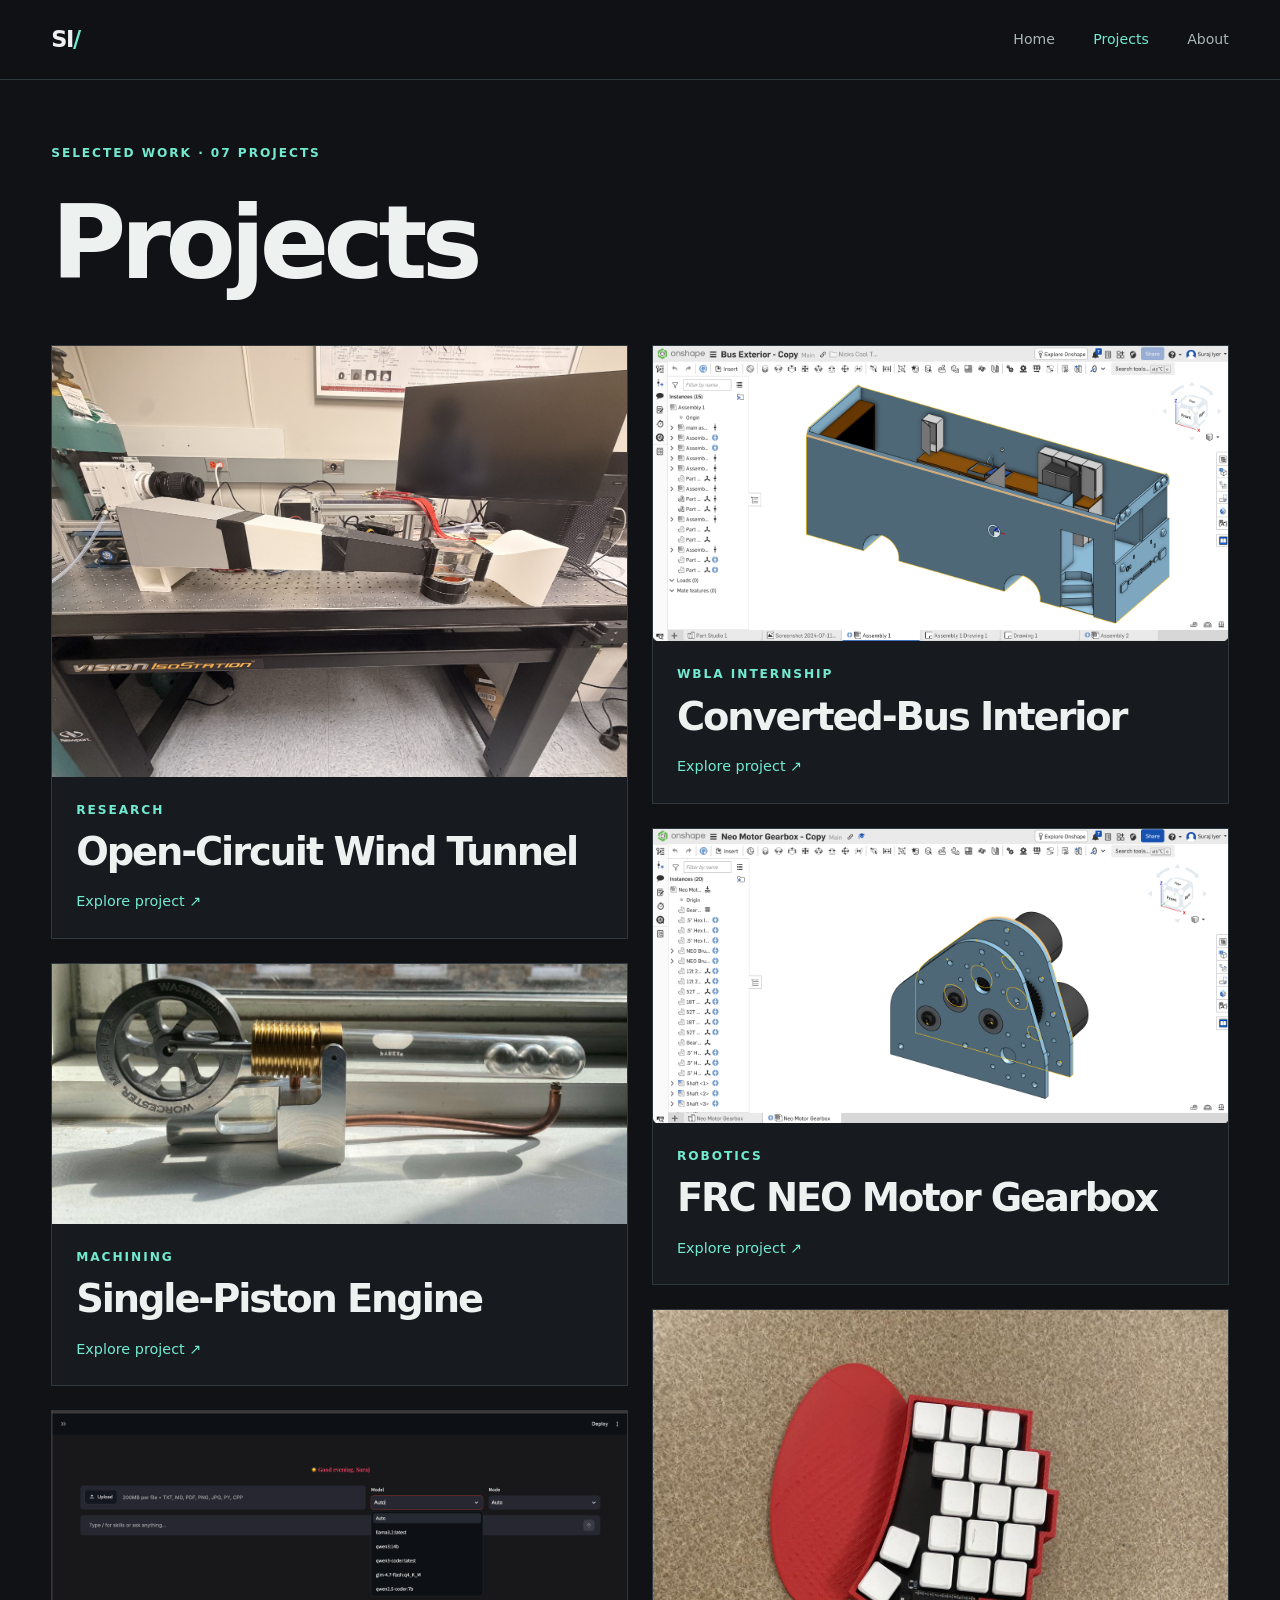
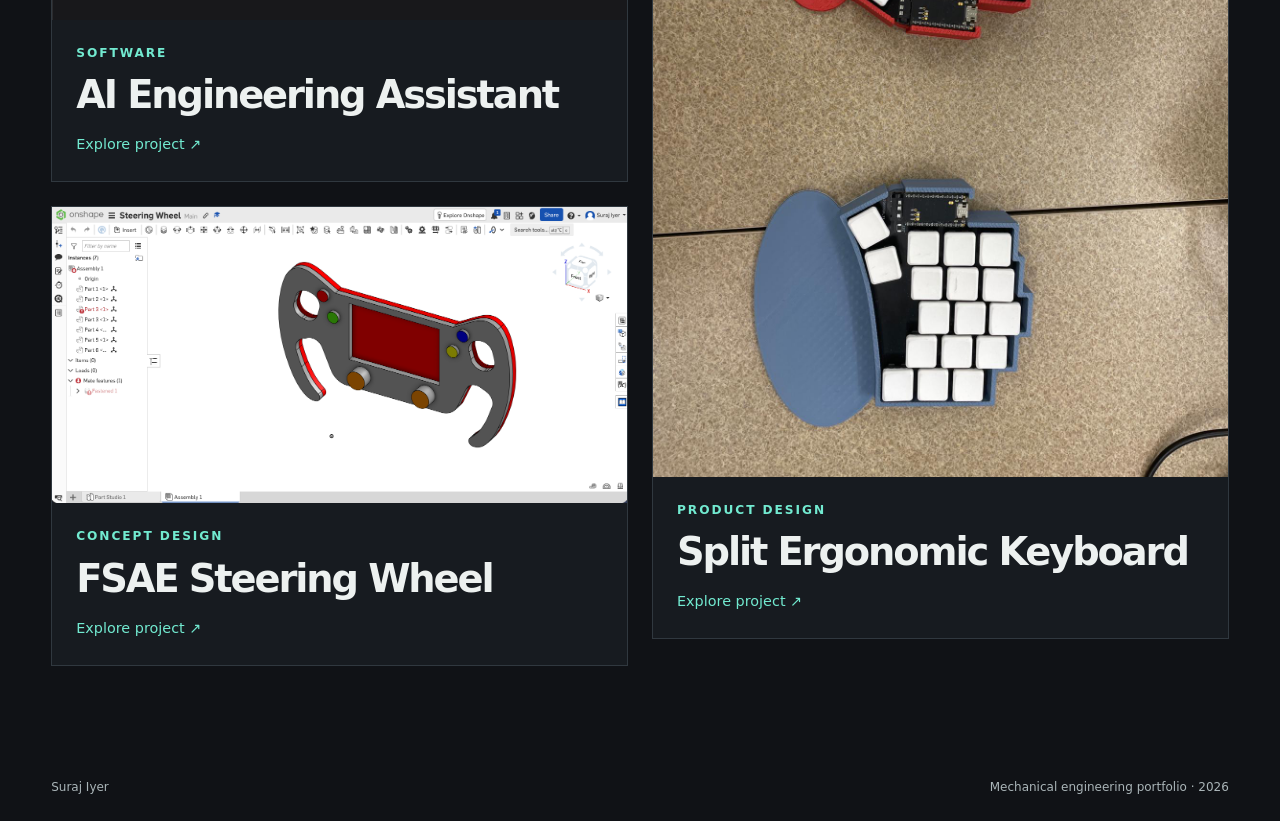
==== projects.html @ 3c12babc "Add files via upload" ====
<!doctype html>
<html lang="en">
<head>
<meta charset="utf-8"><meta name="viewport" content="width=device-width, initial-scale=1">
<title>Projects — Suraj Iyer</title>
<meta name="description" content="Explore Suraj Iyer’s engineering projects in CAD, fabrication, instrumentation, and software.">
<link rel="stylesheet" href="styles.css">
</head>
<body>
<a class="skip" href="#project-index">Skip to projects</a>
<header class="site-header"><a class="wordmark" href="index.html" aria-label="Suraj Iyer, home">SI<span>/</span></a><nav aria-label="Primary navigation"><a href="index.html">Home</a><a href="projects.html" aria-current="page">Projects</a><a href="index.html#about">About</a></nav></header>
<main class="project-index" id="project-index">
<p class="eyebrow">Selected work · 07 projects</p><h1>Projects</h1>
<div class="index-grid">
<a class="project-tile" href="index.html#wind-tunnel"><img src="assets/wind-5976.jpg" alt="Open-Circuit Wind Tunnel" loading="lazy"><div class="tile-copy"><p class="eyebrow">Research</p><h2>Open-Circuit Wind Tunnel</h2><span>Explore project ↗</span></div></a>
<a class="project-tile" href="index.html#engine"><img src="assets/engine-complete.jpg" alt="Single-Piston Engine" loading="lazy"><div class="tile-copy"><p class="eyebrow">Machining</p><h2>Single-Piston Engine</h2><span>Explore project ↗</span></div></a>
<a class="project-tile" href="index.html#jarvis"><img src="assets/jarvis-home.png" alt="AI Engineering Assistant" loading="lazy"><div class="tile-copy"><p class="eyebrow">Software</p><h2>AI Engineering Assistant</h2><span>Explore project ↗</span></div></a>
<a class="project-tile" href="index.html#steering"><img src="assets/steering-front.png" alt="FSAE Steering Wheel" loading="lazy"><div class="tile-copy"><p class="eyebrow">Concept design</p><h2>FSAE Steering Wheel</h2><span>Explore project ↗</span></div></a>
<a class="project-tile" href="index.html#wbla"><img src="assets/wbla-assembly.png" alt="Converted-Bus Interior" loading="lazy"><div class="tile-copy"><p class="eyebrow">WBLA internship</p><h2>Converted-Bus Interior</h2><span>Explore project ↗</span></div></a>
<a class="project-tile" href="index.html#frc-gearbox"><img src="assets/frc-gearbox-assembly.png" alt="FRC NEO Motor Gearbox" loading="lazy"><div class="tile-copy"><p class="eyebrow">Robotics</p><h2>FRC NEO Motor Gearbox</h2><span>Explore project ↗</span></div></a>
<a class="project-tile" href="index.html#keyboard"><img src="assets/keyboard-assembled.jpg" alt="Split Ergonomic Keyboard" loading="lazy"><div class="tile-copy"><p class="eyebrow">Product design</p><h2>Split Ergonomic Keyboard</h2><span>Explore project ↗</span></div></a>
</div>
</main>
<footer><span>Suraj Iyer</span><span>Mechanical engineering portfolio · 2026</span></footer>
<script src="script.js"></script>
</body>
</html>
---- styles.css ----
:root{color-scheme:dark;--bg:#101216;--panel:#171b20;--ink:#edf1f0;--muted:#aab5b8;--accent:#72ead0;--line:#30383f;--gutter:clamp(1.1rem,4vw,4rem)}
.project-index{padding:4rem var(--gutter)}.project-index>h1{font-size:clamp(3rem,8vw,7rem);margin-bottom:3rem}.index-grid{columns:2 420px;column-gap:1.5rem}.project-tile{display:inline-block;width:100%;break-inside:avoid;margin-bottom:1.5rem;background:var(--panel);border:1px solid var(--line);text-decoration:none;transition:translate .25s,border-color .25s,box-shadow .25s}.project-tile img{width:100%;height:auto}.tile-copy{padding:1.5rem}.tile-copy .eyebrow{margin-bottom:.75rem}.tile-copy h2{font-size:clamp(1.6rem,3vw,2.6rem);margin-bottom:1rem}.tile-copy>span{color:var(--accent);font-size:.9rem}nav a[aria-current=page]{color:var(--accent)}@media(hover:hover){.project-tile:hover{translate:0 -4px;border-color:var(--accent);box-shadow:0 16px 35px #0004}}@media(prefers-reduced-motion:reduce){.project-tile:hover{translate:none}}
*{box-sizing:border-box}html{scroll-behavior:smooth;scroll-padding-top:6rem}body{margin:0;background:var(--bg);color:var(--ink);font-family:Inter,ui-sans-serif,system-ui,-apple-system,sans-serif;line-height:1.6}img{display:block;width:100%;height:auto;max-width:100%;object-fit:contain}a{color:inherit;text-underline-offset:5px}button{font:inherit}:focus-visible{outline:2px solid var(--accent);outline-offset:6px}
.skip{position:fixed;top:-6rem;left:1rem;z-index:100;background:var(--accent);color:var(--bg);padding:.7rem 1rem}.skip:focus{top:1rem}
.site-header{position:sticky;top:0;z-index:30;display:flex;justify-content:space-between;align-items:center;padding:1.35rem var(--gutter);background:#101216f7;border-bottom:1px solid var(--line);backdrop-filter:blur(18px);transition:padding .3s,background .3s}.site-header.is-scrolled{padding:.75rem var(--gutter);background:#101216db}.wordmark{font-size:1.4rem;font-weight:850;letter-spacing:-.06em;text-decoration:none}.wordmark span{color:var(--accent)}nav{display:flex;gap:clamp(1rem,3vw,2.5rem)}nav a{font-size:.88rem;text-decoration:none;color:var(--muted);transition:color .2s}nav a:hover{color:var(--accent)}
h1,h2,h3,h4,p{margin-top:0}h1,h2,h3{font-weight:600;line-height:1.05;letter-spacing:-.055em}.hero{padding-top:clamp(4rem,8vw,8rem)}.hero-copy{display:grid;grid-template-columns:1.6fr 1fr;gap:0 5vw;padding:0 var(--gutter) 3.5rem;align-items:end}.eyebrow{color:var(--accent);font-size:.76rem;letter-spacing:.16em;text-transform:uppercase;font-weight:700;margin-bottom:1.6rem}.hero-copy .eyebrow{grid-column:1/-1}h1{grid-row:2/4;font-size:clamp(3.2rem,7.8vw,8.5rem);margin:0;max-width:1100px}.intro{font-size:clamp(1rem,1.5vw,1.25rem);color:var(--muted);max-width:500px;margin-bottom:2rem}.hero-links{display:flex;flex-wrap:wrap;gap:.6rem}.button{display:inline-flex;align-items:center;justify-content:center;min-height:48px;padding:.75rem 1.1rem;border:1px solid var(--line);border-radius:3px;text-decoration:none;font-size:.87rem;font-weight:650;transition:transform .2s,background .2s,border-color .2s}.primary{background:var(--accent);border-color:var(--accent);color:var(--bg)}.button:hover{transform:translateY(-3px);border-color:var(--accent)}.quiet:hover{background:var(--panel)}
.hero-visual{margin:0}.hero-visual img{width:100%;height:auto}.hero-visual figcaption{display:flex;justify-content:space-between;gap:1rem;padding:1rem var(--gutter);color:var(--muted);font-size:.8rem;border-bottom:1px solid var(--line)}.hero-visual figcaption span{color:var(--accent)}
.metrics{display:grid;grid-template-columns:repeat(3,1fr);padding:0 var(--gutter);border-bottom:1px solid var(--line)}.metrics div{padding:2.5rem 2rem 2.5rem 0;display:grid;gap:.2rem}.metrics strong{font-size:clamp(2rem,4vw,3.8rem);font-weight:500;letter-spacing:-.05em}.metrics span{color:var(--muted);font-size:.82rem}
.work{padding:clamp(5rem,10vw,10rem) var(--gutter) 0}.section-heading{display:grid;grid-template-columns:1fr 2fr;gap:2rem;margin-bottom:5rem}h2{font-size:clamp(2.4rem,5vw,5.5rem);margin-bottom:0;max-width:1000px}.project{margin-bottom:clamp(5rem,10vw,10rem);border-top:1px solid var(--line);padding-top:2rem;scroll-margin-top:6rem}.project-head{display:grid;grid-template-columns:1.25fr 1fr;gap:4vw;align-items:end;margin-bottom:2rem}.project-number{font-size:.73rem;color:var(--accent);font-weight:650;letter-spacing:.13em;text-transform:uppercase;margin-bottom:1rem}h3{font-size:clamp(2.3rem,4.6vw,5rem);margin-bottom:0}.project-summary{color:var(--muted);max-width:540px;margin-bottom:0;font-size:1.05rem}
/* Natural-height masonry removes empty grid cells while preserving every image. */
.gallery{columns:2 420px;column-gap:1.25rem;margin:0 0 2rem}
.image-card{display:inline-block;break-inside:avoid;margin:0 0 1.25rem;min-width:0;width:100%;padding:0;border:1px solid var(--line);background:var(--panel);color:var(--ink);text-align:left;cursor:zoom-in;transition:translate .25s,box-shadow .25s,border-color .25s}.image-card img{width:100%;height:auto;object-fit:contain}.image-card span{display:flex;justify-content:space-between;align-items:center;gap:1rem;padding:.85rem 1rem;font-size:.72rem;letter-spacing:.08em;text-transform:uppercase;color:var(--muted)}.image-card span::after{content:'↗';color:var(--accent);font-size:1.2rem}@media(hover:hover){.image-card:hover{translate:0 -5px;box-shadow:0 18px 36px #0005;border-color:var(--accent)}}
.project-details{display:grid;grid-template-columns:repeat(3,minmax(0,1fr));gap:2.5rem;padding-top:2rem;border-top:1px solid var(--line)}.project-details.two{grid-template-columns:repeat(2,minmax(0,1fr))}h4{font-size:.76rem;letter-spacing:.13em;text-transform:uppercase;margin-bottom:.7rem}.project-details p{color:var(--muted);font-size:.95rem;margin-bottom:0}.tags{display:flex;flex-wrap:wrap;gap:.5rem;margin-top:2rem}.tags span{font-size:.72rem;padding:.35rem .7rem;border:1px solid var(--line);border-radius:30px;color:var(--muted)}
.about{display:grid;grid-template-columns:1.1fr 1fr;gap:7vw;padding:6rem var(--gutter);background:var(--panel);border-top:1px solid var(--line)}.about-copy{align-self:end;color:var(--muted)}.contact-row{display:flex;flex-wrap:wrap;gap:1rem 1.5rem;border-top:1px solid var(--line);padding-top:1.5rem;margin-top:2rem;font-size:.9rem}.contact-row a{color:var(--accent)}footer{display:flex;justify-content:space-between;gap:1rem;padding:1.5rem var(--gutter);color:var(--muted);font-size:.75rem}
.lightbox{width:min(94vw,1400px);max-height:94dvh;padding:3.5rem 1rem 1rem;overflow:auto;border:1px solid var(--line);background:var(--bg);color:var(--ink);box-shadow:0 30px 90px #0008}.lightbox::backdrop{background:#090d12e8;backdrop-filter:blur(8px)}.lightbox img{width:100%;height:auto;max-height:calc(94dvh - 8rem);object-fit:contain}.lightbox p{margin:1rem 0 0;color:var(--muted);font-size:.85rem}.lightbox-close{position:absolute;right:.7rem;top:.5rem;width:44px;height:44px;border:1px solid var(--line);background:var(--panel);color:var(--ink);cursor:pointer;font-size:1.5rem}.modal-open{overflow:hidden}
.reveal-pending{opacity:0;transform:translateY(24px)}.reveal{transition:opacity .65s ease var(--delay,0ms),transform .65s ease var(--delay,0ms),translate .25s,box-shadow .25s,border-color .25s}.reveal.is-visible{opacity:1;transform:none}
@media(max-width:900px){.hero-copy{grid-template-columns:1fr}.hero-copy .eyebrow,h1{grid-row:auto}h1{margin-bottom:2rem}.intro{max-width:650px}.section-heading,.project-head,.about{grid-template-columns:1fr;gap:1.5rem}.project-summary{max-width:650px}.project-details{gap:1.5rem}.about-copy{margin-top:1.5rem}}
@media(max-width:600px){.site-header{padding:1rem var(--gutter)}nav{gap:1rem}nav a{font-size:.8rem}.hero{padding-top:3rem}.hero-copy{padding-bottom:2rem}h1{font-size:clamp(2.9rem,12vw,4.5rem)}.metrics{grid-template-columns:1fr}.metrics div{padding:1.2rem 0;border-bottom:1px solid var(--line)}.metrics div:last-child{border:0}.metrics strong{font-size:2.4rem}.section-heading{margin-bottom:3rem}.gallery{columns:1}.project-details,.project-details.two{grid-template-columns:1fr}.about{padding-top:4rem;padding-bottom:4rem}footer{flex-direction:column;gap:.35rem}}
@media(prefers-reduced-motion:reduce){html{scroll-behavior:auto}*,*::before,*::after{transition:none!important;animation:none!important}.reveal-pending{opacity:1;transform:none}.image-card:hover,.button:hover{translate:none;transform:none}}
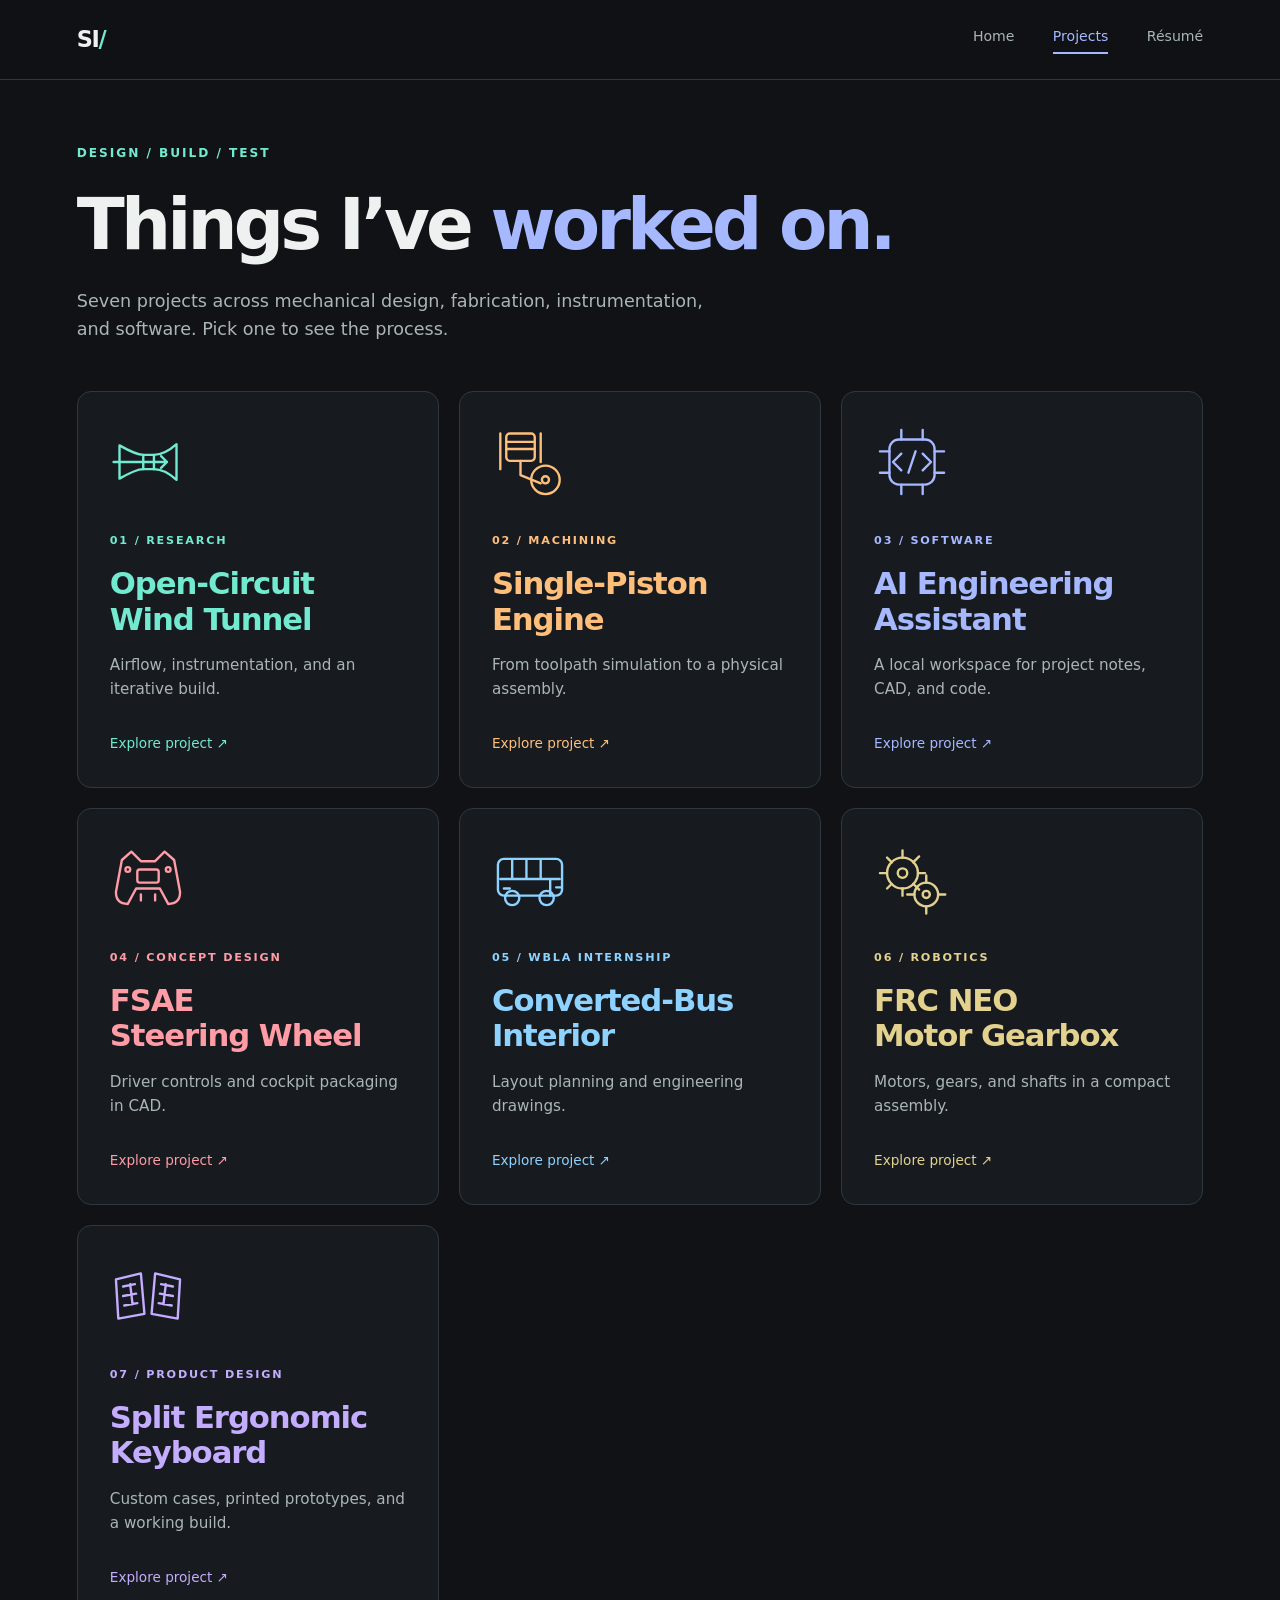
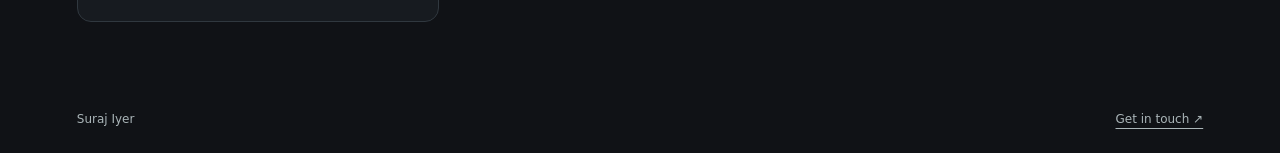
==== commit 85a5e7db: "Add files via upload" ====
--- a/projects.html
+++ b/projects.html
@@ -1,28 +1,10 @@
-<!doctype html>
-<html lang="en">
-<head>
-<meta charset="utf-8"><meta name="viewport" content="width=device-width, initial-scale=1">
-<title>Projects — Suraj Iyer</title>
-<meta name="description" content="Explore Suraj Iyer’s engineering projects in CAD, fabrication, instrumentation, and software.">
-<link rel="stylesheet" href="styles.css">
-</head>
-<body>
-<a class="skip" href="#project-index">Skip to projects</a>
-<header class="site-header"><a class="wordmark" href="index.html" aria-label="Suraj Iyer, home">SI<span>/</span></a><nav aria-label="Primary navigation"><a href="index.html">Home</a><a href="projects.html" aria-current="page">Projects</a><a href="index.html#about">About</a></nav></header>
-<main class="project-index" id="project-index">
-<p class="eyebrow">Selected work · 07 projects</p><h1>Projects</h1>
-<div class="index-grid">
-<a class="project-tile" href="index.html#wind-tunnel"><img src="assets/wind-5976.jpg" alt="Open-Circuit Wind Tunnel" loading="lazy"><div class="tile-copy"><p class="eyebrow">Research</p><h2>Open-Circuit Wind Tunnel</h2><span>Explore project ↗</span></div></a>
-<a class="project-tile" href="index.html#engine"><img src="assets/engine-complete.jpg" alt="Single-Piston Engine" loading="lazy"><div class="tile-copy"><p class="eyebrow">Machining</p><h2>Single-Piston Engine</h2><span>Explore project ↗</span></div></a>
-<a class="project-tile" href="index.html#jarvis"><img src="assets/jarvis-home.png" alt="AI Engineering Assistant" loading="lazy"><div class="tile-copy"><p class="eyebrow">Software</p><h2>AI Engineering Assistant</h2><span>Explore project ↗</span></div></a>
-<a class="project-tile" href="index.html#steering"><img src="assets/steering-front.png" alt="FSAE Steering Wheel" loading="lazy"><div class="tile-copy"><p class="eyebrow">Concept design</p><h2>FSAE Steering Wheel</h2><span>Explore project ↗</span></div></a>
-<a class="project-tile" href="index.html#wbla"><img src="assets/wbla-assembly.png" alt="Converted-Bus Interior" loading="lazy"><div class="tile-copy"><p class="eyebrow">WBLA internship</p><h2>Converted-Bus Interior</h2><span>Explore project ↗</span></div></a>
-<a class="project-tile" href="index.html#frc-gearbox"><img src="assets/frc-gearbox-assembly.png" alt="FRC NEO Motor Gearbox" loading="lazy"><div class="tile-copy"><p class="eyebrow">Robotics</p><h2>FRC NEO Motor Gearbox</h2><span>Explore project ↗</span></div></a>
-<a class="project-tile" href="index.html#keyboard"><img src="assets/keyboard-assembled.jpg" alt="Split Ergonomic Keyboard" loading="lazy"><div class="tile-copy"><p class="eyebrow">Product design</p><h2>Split Ergonomic Keyboard</h2><span>Explore project ↗</span></div></a>
-</div>
-</main>
-<footer><span>Suraj Iyer</span><span>Mechanical engineering portfolio · 2026</span></footer>
-<script src="script.js"></script>
-</body>
-</html>
-
+<!doctype html><html lang="en"><head><meta charset="utf-8"><meta name="viewport" content="width=device-width,initial-scale=1"><title>Projects — Suraj Iyer</title><meta name="description" content="Explore Suraj Iyer’s engineering projects."><link rel="stylesheet" href="styles.css"></head><body><a class="skip" href="#project-index">Skip to projects</a><header class="site-header"><a class="wordmark" href="index.html" aria-label="Suraj Iyer, home">SI<span>/</span></a><nav aria-label="Primary navigation"><a href="index.html">Home</a><a href="projects.html" aria-current="page">Projects</a><a href="resume.html">Résumé</a></nav></header>
+<main class="project-index" id="project-index"><p class="eyebrow">Design / Build / Test</p><h1>Things I’ve <span class="text-blue">worked on.</span></h1><p class="page-lead">Seven projects across mechanical design, fabrication, instrumentation, and software. Pick one to see the process.</p><div class="icon-grid">
+<a class="icon-tile" style="--project-color:#72ead0" href="work.html#wind-tunnel"><span class="project-icon" data-icon="wind" aria-hidden="true"></span><p class="eyebrow">01 / Research</p><h2>Open-Circuit<br>Wind Tunnel</h2><p>Airflow, instrumentation, and an iterative build.</p><span class="tile-cta">Explore project ↗</span></a>
+<a class="icon-tile" style="--project-color:#ffbf7b" href="work.html#engine"><span class="project-icon" data-icon="engine" aria-hidden="true"></span><p class="eyebrow">02 / Machining</p><h2>Single-Piston<br>Engine</h2><p>From toolpath simulation to a physical assembly.</p><span class="tile-cta">Explore project ↗</span></a>
+<a class="icon-tile" style="--project-color:#a6b8ff" href="work.html#jarvis"><span class="project-icon" data-icon="jarvis" aria-hidden="true"></span><p class="eyebrow">03 / Software</p><h2>AI Engineering<br>Assistant</h2><p>A local workspace for project notes, CAD, and code.</p><span class="tile-cta">Explore project ↗</span></a>
+<a class="icon-tile" style="--project-color:#ff9ca6" href="work.html#steering"><span class="project-icon" data-icon="steering" aria-hidden="true"></span><p class="eyebrow">04 / Concept design</p><h2>FSAE<br>Steering Wheel</h2><p>Driver controls and cockpit packaging in CAD.</p><span class="tile-cta">Explore project ↗</span></a>
+<a class="icon-tile" style="--project-color:#8ed2ff" href="work.html#wbla"><span class="project-icon" data-icon="bus" aria-hidden="true"></span><p class="eyebrow">05 / WBLA internship</p><h2>Converted-Bus<br>Interior</h2><p>Layout planning and engineering drawings.</p><span class="tile-cta">Explore project ↗</span></a>
+<a class="icon-tile" style="--project-color:#e3d18e" href="work.html#frc-gearbox"><span class="project-icon" data-icon="gearbox" aria-hidden="true"></span><p class="eyebrow">06 / Robotics</p><h2>FRC NEO<br>Motor Gearbox</h2><p>Motors, gears, and shafts in a compact assembly.</p><span class="tile-cta">Explore project ↗</span></a>
+<a class="icon-tile" style="--project-color:#c4acff" href="work.html#keyboard"><span class="project-icon" data-icon="keyboard" aria-hidden="true"></span><p class="eyebrow">07 / Product design</p><h2>Split Ergonomic<br>Keyboard</h2><p>Custom cases, printed prototypes, and a working build.</p><span class="tile-cta">Explore project ↗</span></a>
+</div></main><footer><span>Suraj Iyer</span><a href="mailto:iyersuraj8@gmail.com">Get in touch ↗</a></footer><script src="script.js"></script></body></html>
--- a/styles.css
+++ b/styles.css
@@ -8,12 +8,51 @@
 .metrics{display:grid;grid-template-columns:repeat(3,1fr);padding:0 var(--gutter);border-bottom:1px solid var(--line)}.metrics div{padding:2.5rem 2rem 2.5rem 0;display:grid;gap:.2rem}.metrics strong{font-size:clamp(2rem,4vw,3.8rem);font-weight:500;letter-spacing:-.05em}.metrics span{color:var(--muted);font-size:.82rem}
 .work{padding:clamp(5rem,10vw,10rem) var(--gutter) 0}.section-heading{display:grid;grid-template-columns:1fr 2fr;gap:2rem;margin-bottom:5rem}h2{font-size:clamp(2.4rem,5vw,5.5rem);margin-bottom:0;max-width:1000px}.project{margin-bottom:clamp(5rem,10vw,10rem);border-top:1px solid var(--line);padding-top:2rem;scroll-margin-top:6rem}.project-head{display:grid;grid-template-columns:1.25fr 1fr;gap:4vw;align-items:end;margin-bottom:2rem}.project-number{font-size:.73rem;color:var(--accent);font-weight:650;letter-spacing:.13em;text-transform:uppercase;margin-bottom:1rem}h3{font-size:clamp(2.3rem,4.6vw,5rem);margin-bottom:0}.project-summary{color:var(--muted);max-width:540px;margin-bottom:0;font-size:1.05rem}
 /* Natural-height masonry removes empty grid cells while preserving every image. */
-.gallery{columns:2 420px;column-gap:1.25rem;margin:0 0 2rem}
+.gallery{display:flex;flex-direction:column;align-items:center;gap:1.25rem;margin:0 0 2rem}
+.gallery-row{display:flex;align-items:flex-start;justify-content:center;gap:1.25rem;width:100%;margin-inline:auto}
+.gallery-row .image-card{flex:var(--image-ratio,1) 1 0;width:0;margin:0}
 .image-card{display:inline-block;break-inside:avoid;margin:0 0 1.25rem;min-width:0;width:100%;padding:0;border:1px solid var(--line);background:var(--panel);color:var(--ink);text-align:left;cursor:zoom-in;transition:translate .25s,box-shadow .25s,border-color .25s}.image-card img{width:100%;height:auto;object-fit:contain}.image-card span{display:flex;justify-content:space-between;align-items:center;gap:1rem;padding:.85rem 1rem;font-size:.72rem;letter-spacing:.08em;text-transform:uppercase;color:var(--muted)}.image-card span::after{content:'↗';color:var(--accent);font-size:1.2rem}@media(hover:hover){.image-card:hover{translate:0 -5px;box-shadow:0 18px 36px #0005;border-color:var(--accent)}}
 .project-details{display:grid;grid-template-columns:repeat(3,minmax(0,1fr));gap:2.5rem;padding-top:2rem;border-top:1px solid var(--line)}.project-details.two{grid-template-columns:repeat(2,minmax(0,1fr))}h4{font-size:.76rem;letter-spacing:.13em;text-transform:uppercase;margin-bottom:.7rem}.project-details p{color:var(--muted);font-size:.95rem;margin-bottom:0}.tags{display:flex;flex-wrap:wrap;gap:.5rem;margin-top:2rem}.tags span{font-size:.72rem;padding:.35rem .7rem;border:1px solid var(--line);border-radius:30px;color:var(--muted)}
 .about{display:grid;grid-template-columns:1.1fr 1fr;gap:7vw;padding:6rem var(--gutter);background:var(--panel);border-top:1px solid var(--line)}.about-copy{align-self:end;color:var(--muted)}.contact-row{display:flex;flex-wrap:wrap;gap:1rem 1.5rem;border-top:1px solid var(--line);padding-top:1.5rem;margin-top:2rem;font-size:.9rem}.contact-row a{color:var(--accent)}footer{display:flex;justify-content:space-between;gap:1rem;padding:1.5rem var(--gutter);color:var(--muted);font-size:.75rem}
-.lightbox{width:min(94vw,1400px);max-height:94dvh;padding:3.5rem 1rem 1rem;overflow:auto;border:1px solid var(--line);background:var(--bg);color:var(--ink);box-shadow:0 30px 90px #0008}.lightbox::backdrop{background:#090d12e8;backdrop-filter:blur(8px)}.lightbox img{width:100%;height:auto;max-height:calc(94dvh - 8rem);object-fit:contain}.lightbox p{margin:1rem 0 0;color:var(--muted);font-size:.85rem}.lightbox-close{position:absolute;right:.7rem;top:.5rem;width:44px;height:44px;border:1px solid var(--line);background:var(--panel);color:var(--ink);cursor:pointer;font-size:1.5rem}.modal-open{overflow:hidden}
+.lightbox{position:fixed;inset:0;margin:auto;width:min(84vw,1200px);height:88dvh;max-width:none;max-height:none;padding:3.5rem clamp(1rem,3vw,3rem) 1.25rem;overflow:hidden;border:1px solid var(--line);border-radius:8px;background:var(--bg);color:var(--ink);box-shadow:0 30px 90px #0008}.lightbox[open]{display:grid;grid-template-rows:minmax(0,1fr) auto;gap:1rem;justify-items:center}.lightbox::backdrop{background:#090d12e8;backdrop-filter:blur(8px)}.lightbox img{width:100%;height:100%;min-height:0;object-fit:contain;object-position:center}.lightbox p{margin:0;max-height:5rem;overflow:auto;text-align:center;color:var(--muted);font-size:.85rem}.lightbox-close{position:absolute;right:.7rem;top:.5rem;width:44px;height:44px;border:1px solid var(--line);background:var(--panel);color:var(--ink);cursor:pointer;font-size:1.5rem}.modal-open{overflow:hidden}
 .reveal-pending{opacity:0;transform:translateY(24px)}.reveal{transition:opacity .65s ease var(--delay,0ms),transform .65s ease var(--delay,0ms),translate .25s,box-shadow .25s,border-color .25s}.reveal.is-visible{opacity:1;transform:none}
 @media(max-width:900px){.hero-copy{grid-template-columns:1fr}.hero-copy .eyebrow,h1{grid-row:auto}h1{margin-bottom:2rem}.intro{max-width:650px}.section-heading,.project-head,.about{grid-template-columns:1fr;gap:1.5rem}.project-summary{max-width:650px}.project-details{gap:1.5rem}.about-copy{margin-top:1.5rem}}
 @media(max-width:600px){.site-header{padding:1rem var(--gutter)}nav{gap:1rem}nav a{font-size:.8rem}.hero{padding-top:3rem}.hero-copy{padding-bottom:2rem}h1{font-size:clamp(2.9rem,12vw,4.5rem)}.metrics{grid-template-columns:1fr}.metrics div{padding:1.2rem 0;border-bottom:1px solid var(--line)}.metrics div:last-child{border:0}.metrics strong{font-size:2.4rem}.section-heading{margin-bottom:3rem}.gallery{columns:1}.project-details,.project-details.two{grid-template-columns:1fr}.about{padding-top:4rem;padding-bottom:4rem}footer{flex-direction:column;gap:.35rem}}
 @media(prefers-reduced-motion:reduce){html{scroll-behavior:auto}*,*::before,*::after{transition:none!important;animation:none!important}.reveal-pending{opacity:1;transform:none}.image-card:hover,.button:hover{translate:none;transform:none}}
+/* A shared centered frame keeps photography away from the screen edges. */
+:root{--gutter:max(clamp(1.25rem,6vw,7rem),calc((100vw - 1200px)/2))}
+.hero-visual{margin-inline:var(--gutter)}
+.hero-visual figcaption{padding-inline:0}
+.project-index{max-width:1440px;margin-inline:auto;padding-inline:clamp(1.25rem,6vw,7rem)}
+@media(max-width:600px){.gallery-row{flex-direction:column;align-items:center}.gallery-row .image-card{width:100%;flex:none}.lightbox{width:92vw;height:86dvh;padding:3.5rem .75rem 1rem}.lightbox p{font-size:.8rem}}
+
+/* Personal landing page and color-coded project navigation. */
+.text-blue{color:#a6b8ff}.text-mint{color:#72ead0}.text-amber{color:#ffbf7b}
+.site-header nav a[aria-current=page]{color:#a6b8ff;border-bottom:2px solid #a6b8ff;padding-bottom:.25rem}
+.home-main{max-width:1100px;padding:0 clamp(1.25rem,6vw,5rem);margin:auto}
+.home-intro{padding:clamp(3rem,7vw,6rem) 0 4rem}
+.home-intro h1{font-size:clamp(3.4rem,7vw,6.7rem);line-height:1.08;letter-spacing:-.055em}
+.home-lead{max-width:660px;font-size:clamp(1.1rem,2vw,1.3rem);color:var(--muted);margin:2rem 0}
+.home-lead strong{font-weight:500;color:var(--ink)}
+.home-actions{display:flex;gap:1rem;flex-wrap:wrap}.resume-link{color:#c4acff;background:transparent;border-color:#766392;cursor:pointer}
+.home-about{display:grid;grid-template-columns:1fr 2.5fr;gap:2rem;padding:3rem 0;border-top:1px solid var(--line)}
+.home-about h2,.home-section-title h2,.home-contact h2{font-size:clamp(1.8rem,3.5vw,3rem);line-height:1.2}
+.home-about p:not(.eyebrow){color:var(--muted);margin:1.5rem 0 0}.home-about>div>p:first-child{margin-top:0}
+.home-selected{padding:3rem 0}.home-section-title{display:flex;justify-content:space-between;align-items:center;gap:1rem;margin-bottom:1.5rem}.home-section-title>a{color:#a6b8ff;font-size:.9rem}
+.featured-links{display:grid;gap:.75rem}.mini-project{display:flex;align-items:center;gap:1.5rem;border:1px solid var(--line);border-radius:12px;padding:1.25rem;background:var(--panel);text-decoration:none;transition:transform .2s,border-color .2s}
+.mini-project:hover{border-color:var(--project-color);transform:translateX(4px)}.mini-project>span:last-child{margin-left:auto;color:var(--project-color)}.mini-project small{display:block;color:var(--muted);font-size:.8rem}.mini-project strong{font-size:1.2rem;color:var(--project-color);font-weight:550}
+.project-icon{display:block;color:var(--project-color,var(--accent));width:76px;height:76px;flex-shrink:0}.project-icon svg{width:100%;height:100%;display:block}.mini-project .project-icon{width:52px;height:52px}
+.home-contact{padding:3rem 0 5rem}.project-index>h1{font-size:clamp(2.8rem,5.5vw,5rem);margin:0 0 1.5rem}.page-lead{max-width:630px;color:var(--muted);font-size:1.1rem;margin-bottom:3rem}
+.icon-grid{display:grid;grid-template-columns:repeat(3,minmax(0,1fr));gap:1.25rem}
+.icon-tile{display:flex;flex-direction:column;align-items:flex-start;padding:2rem;border:1px solid var(--line);border-radius:14px;background:var(--panel);text-decoration:none;transition:transform .25s,border-color .25s,box-shadow .25s}
+.icon-tile .project-icon{margin-bottom:2rem}.icon-tile .eyebrow{font-size:.7rem;color:var(--project-color);margin-bottom:1rem}.icon-tile h2{font-size:clamp(1.6rem,2.4vw,2.2rem);line-height:1.15;letter-spacing:-.035em;color:var(--project-color)}
+.icon-tile>p:not(.eyebrow){color:var(--muted);font-size:.95rem;margin:1rem 0 2rem}.tile-cta{margin-top:auto;font-size:.85rem;color:var(--project-color)}.icon-tile:hover{transform:translateY(-5px);border-color:var(--project-color);box-shadow:0 15px 40px #0003}
+.project-view .hero,.project-view .metrics,.project-view .section-heading,.project-view .about{display:none}
+.project-back{padding:2.5rem var(--gutter) 0;color:#a6b8ff}.project-view .work{padding-top:2rem}.project-view .project{border-top:0;padding-top:0;margin-bottom:4rem}.project-view .project h3{color:#a6b8ff}.project-view h4{color:#ffbf7b}
+[hidden]{display:none!important}
+.resume-page{max-width:1050px;padding:4rem clamp(1.25rem,5vw,4rem);margin:auto}.resume-title{display:flex;justify-content:space-between;align-items:center;gap:2rem}.resume-title h1{font-size:clamp(3rem,6vw,5rem)}.resume-title p:last-child{color:var(--muted);margin-top:1rem}.resume-contact{display:flex;flex-wrap:wrap;gap:1rem 2rem;color:#72ead0}
+.resume-page section{padding:2rem 0;border-bottom:1px solid var(--line)}.resume-page h2{font-size:1.5rem;letter-spacing:-.02em;color:#ffbf7b;margin-bottom:1.5rem}.resume-page h3{font-size:1.1rem;line-height:1.5;letter-spacing:0;margin:0 0 .5rem}.resume-page p,.resume-page li{color:var(--muted)}.resume-page strong{color:var(--ink)}.resume-page article+article{margin-top:1.5rem}.resume-role{display:flex;justify-content:space-between;align-items:baseline;gap:1rem}.resume-role>span{font-size:.85rem;color:#c4acff;flex-shrink:0}.resume-page ul{padding-left:1.25rem}.resume-page li+li{margin-top:.4rem}
+@media(max-width:1000px){.icon-grid{grid-template-columns:repeat(2,minmax(0,1fr))}}
+@media(max-width:600px){.icon-grid{grid-template-columns:1fr}.home-about{grid-template-columns:1fr;gap:.5rem}.home-section-title{align-items:flex-start;flex-direction:column}.resume-title,.resume-role{align-items:flex-start;flex-direction:column;gap:.5rem}.resume-title{margin-bottom:1.5rem}.home-intro{padding-top:3rem}.mini-project{gap:1rem}}
+@media(prefers-reduced-motion:reduce){.icon-tile:hover,.mini-project:hover{transform:none}}
+@media print{body{background:white;color:#111;color-scheme:light}.site-header,footer,.skip,#print-resume{display:none!important}.resume-page{max-width:none;padding:0;font-size:10pt;line-height:1.35}.resume-page h1{font-size:26pt}.resume-page h2{font-size:14pt;color:#174b6e}.resume-page h3{font-size:11pt}.resume-page p,.resume-page li,.resume-page strong,.resume-page a,.resume-role>span,.resume-page .text-blue{color:#111}.resume-page section{padding:10px 0}.resume-page article{break-inside:avoid}.resume-page .eyebrow{display:none}.resume-page ul{margin:6px 0}.resume-title p:last-child{margin:5px 0}.resume-role{gap:1rem}.resume-page h2{margin-bottom:8px}.resume-page p{margin-bottom:6px}@page{margin:14mm}}
